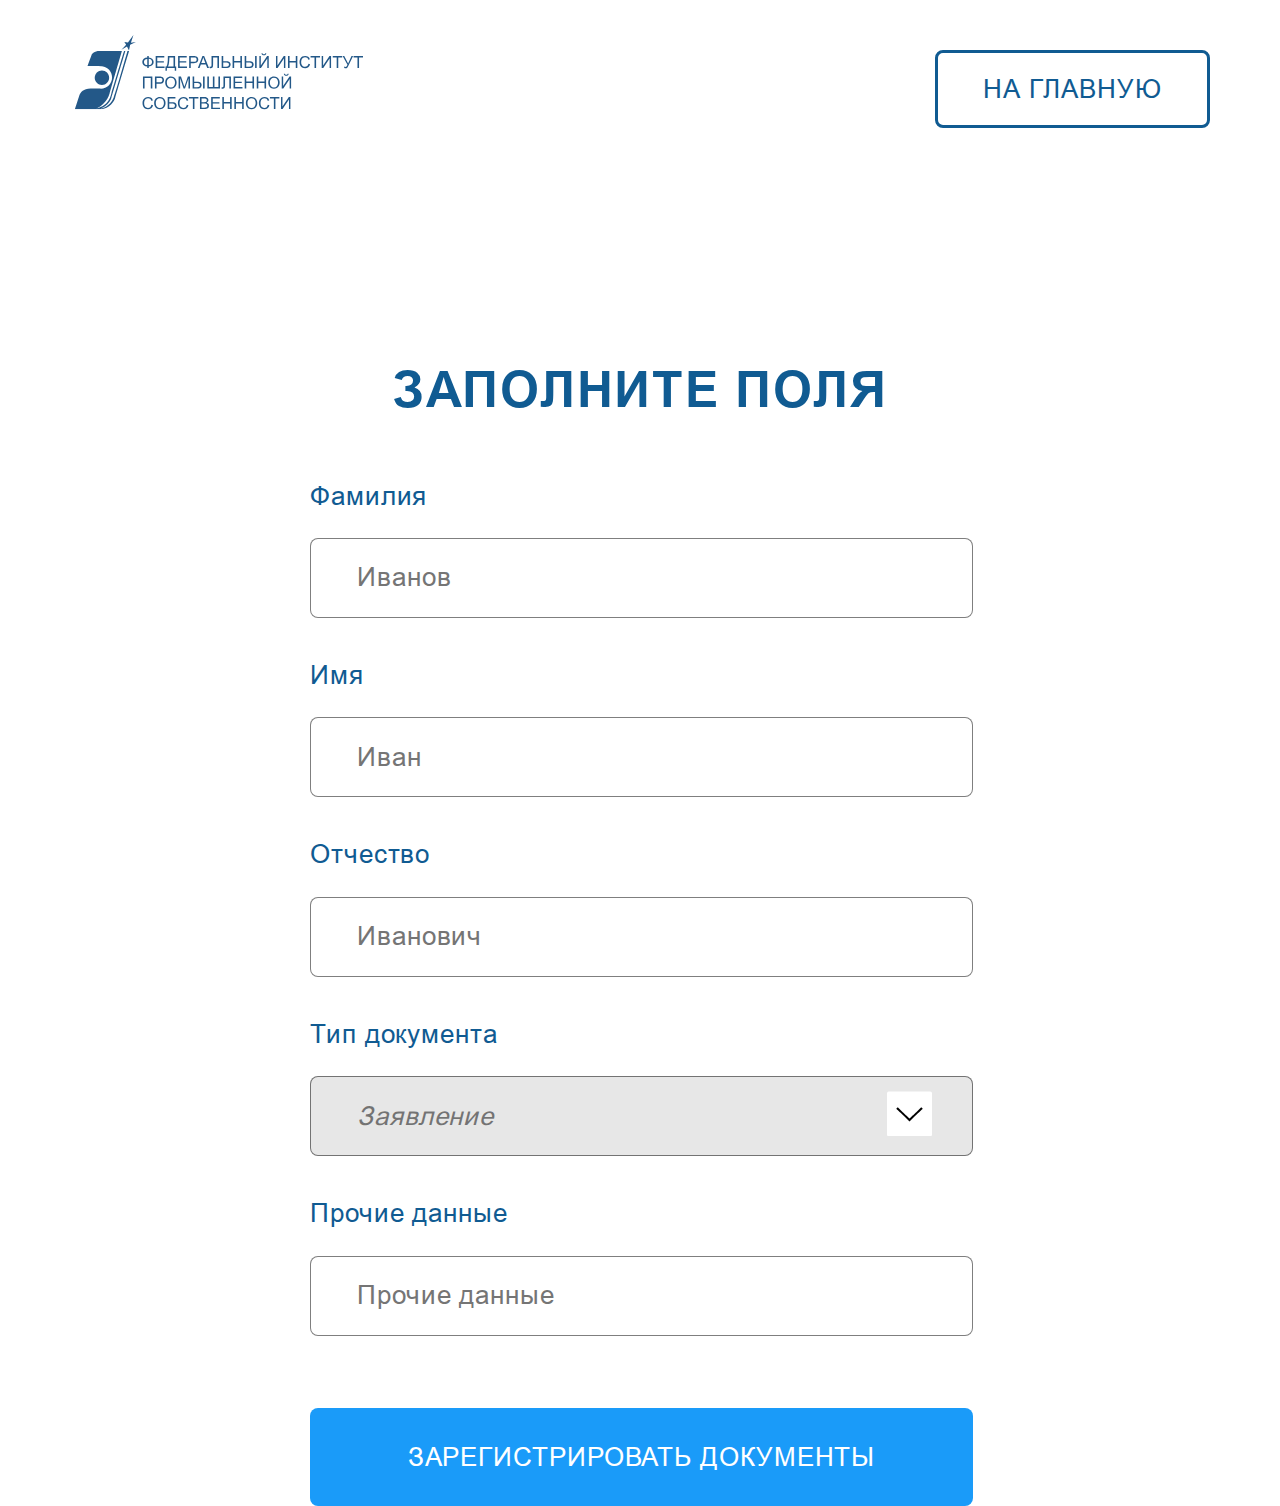
==== doc.html @ b188db12 "first comit" ====
<!DOCTYPE html>
<html lang="en">

<head>
  <meta charset="UTF-8">
  <meta http-equiv="X-UA-Compatible" content="IE=edge">
  <meta name="viewport" content="width=device-width, initial-scale=1.0">
  <link rel="stylesheet" href="css/style.css">
  <title>Прием документов</title>
</head>

<body>
  <main class="main-doc">
    <div class="logo">
      <img src="img/logo.svg" alt="">
    </div>
    <div class="main-doc__title title">Заполните поля</div>
    <a href="index.html" class="btn-outline">На главную</a>
    <form action="#" type="POST" class="form">
      <!-- <div class="form__error">Текст ошибки</div> -->
      <div name="lastname" class="form__line">
        <label> Фамилия</label>
        <input type="text" placeholder="Иванов">
        <!-- <div class="form__error">Текст ошибки</div> -->
      </div> 
      <div name="name" class="form__line">
        <label>Имя</label>
        <input type="text" placeholder="Иван">
        <!-- <div class="form__error">Текст ошибки</div> -->
      </div>
      <div name="surname" class="form__line">
        <label>Отчество</label>
        <input type="text" placeholder="Иванович">
        <!-- <div class="form__error">Текст ошибки</div> -->
      </div>
      <div class="form__line select">
        <label>Тип документа</label>
        <select name="type" id="">
          <option value="1">Заявление</option>
          <option value="1">Явление</option>
          <option value="1">Ление</option>
          <option value="1">Ие</option>
        </select>
        <!-- <div class="form__error">Текст ошибки</div> -->
      </div>
      <div class="form__line">
        <label>Прочие данные</label>
        <input name="text" type="text" placeholder="Прочие данные">
        <!-- <div class="form__error">Текст ошибки</div> -->
      </div>

      <button type="submit" class="btn register">Зарегистрировать документы</button>
    </form>

  </main>

  <script src="js/kioskborad.min.js"></script>
  <script src="js/script.js"></script>
</body>

</html>
---- css/style.css ----
@charset "UTF-8";
@font-face {
  font-family: 'Arial';
  src: url("../fonts/Arial.woff2") format("woff2"), url("../fonts/Arial.woff") format("woff");
  font-weight: normal;
  font-style: normal;
  font-display: swap;
}

@font-face {
  font-family: 'Arial';
  src: url("../fonts/Arial-Bold.woff2") format("woff2"), url("../fonts/Arial-Bold.woff") format("woff");
  font-weight: bold;
  font-style: normal;
  font-display: swap;
}

/*Обнуление*/
* {
  padding: 0;
  margin: 0;
  border: 0;
}

*, *:before, *:after {
  -webkit-box-sizing: border-box;
  box-sizing: border-box;
}

:focus, :active {
  outline: none;
}

a:focus, a:active {
  outline: none;
}

nav, footer, header, aside {
  display: block;
}

html, body {
  height: 100%;
  width: 100%;
  font-size: 100%;
  line-height: 1;
  font-size: 14px;
  -ms-text-size-adjust: 100%;
  -moz-text-size-adjust: 100%;
  -webkit-text-size-adjust: 100%;
}

input, button, textarea {
  font-family: inherit;
}

input::-ms-clear {
  display: none;
}

button {
  cursor: pointer;
}

button::-moz-focus-inner {
  padding: 0;
  border: 0;
}

a, a:visited {
  text-decoration: none;
}

a:hover {
  text-decoration: none;
}

ul li {
  list-style: none;
}

img {
  vertical-align: top;
}

h1, h2, h3, h4, h5, h6 {
  font-size: inherit;
  font-weight: inherit;
}

/*--------------------*/
/* KioskBoard - Virtual Keyboard (https://github.com/furcan/KioskBoard) - Version: 2.2.0 - Author: Furkan MT (https://github.com/furcan) - Copyright 2022 KioskBoard - Virtual Keyboard, MIT Licence (https://opensource.org/licenses/MIT) */
#KioskBoard-VirtualKeyboard {
  -webkit-box-sizing: border-box !important;
          box-sizing: border-box !important;
  position: fixed;
  z-index: 2000;
  width: 100%;
  max-width: 1440px;
  background: #e3e3e3;
  background: -webkit-gradient(linear, left top, right bottom, from(#eee), color-stop(#ebebeb), color-stop(#e8e8e8), color-stop(#e6e6e6), to(#e3e3e3));
  background: linear-gradient(to right bottom, #eee, #ebebeb, #e8e8e8, #e6e6e6, #e3e3e3);
  -webkit-box-shadow: inset 1px 1px 0 rgba(255, 255, 255, 0.25), 0 0 20px -8px rgba(0, 0, 0, 0.15);
  box-shadow: inset 1px 1px 0 rgba(255, 255, 255, 0.25), 0 0 20px -8px rgba(0, 0, 0, 0.15);
  padding: 25px 20px 20px;
  left: 0;
  right: 0;
  margin: auto;
}

#KioskBoard-VirtualKeyboard.kioskboard-placement-bottom {
  top: unset;
  bottom: 0;
  border-radius: 10px 10px 0 0;
}

#KioskBoard-VirtualKeyboard.kioskboard-placement-top {
  top: 0;
  bottom: unset;
  border-radius: 0 0 10px 10px;
}

#KioskBoard-VirtualKeyboard * {
  -webkit-box-sizing: border-box !important;
          box-sizing: border-box !important;
}

#KioskBoard-VirtualKeyboard .kioskboard-wrapper {
  position: relative;
  background: inherit;
  width: 100%;
  display: -webkit-box;
  display: -ms-flexbox;
  display: flex;
  -ms-flex-wrap: wrap;
  flex-wrap: wrap;
  -webkit-box-orient: horizontal;
  -webkit-box-direction: normal;
  -ms-flex-direction: row;
  flex-direction: row;
}

#KioskBoard-VirtualKeyboard .kioskboard-wrapper.kioskboard-overflow {
  padding-right: 12px !important;
  overflow: hidden auto;
}

#KioskBoard-VirtualKeyboard .kioskboard-wrapper.kioskboard-overflow::-webkit-scrollbar {
  height: 6px;
  width: 6px;
}

#KioskBoard-VirtualKeyboard .kioskboard-wrapper.kioskboard-overflow::-webkit-scrollbar-track {
  border-radius: 3px;
  background: rgba(255, 255, 255, 0.75);
}

#KioskBoard-VirtualKeyboard .kioskboard-wrapper.kioskboard-overflow::-webkit-scrollbar-thumb {
  border-radius: 3px;
  background: rgba(0, 0, 0, 0.25);
  cursor: pointer;
}

#KioskBoard-VirtualKeyboard .kioskboard-row {
  position: relative;
  width: 100%;
  display: -webkit-box;
  display: -ms-flexbox;
  display: flex;
  -ms-flex-wrap: wrap;
  flex-wrap: wrap;
  -webkit-box-orient: horizontal;
  -webkit-box-direction: normal;
  -ms-flex-direction: row;
  flex-direction: row;
  -webkit-box-align: center;
  -ms-flex-align: center;
  align-items: center;
  -webkit-box-pack: center;
  -ms-flex-pack: center;
  justify-content: center;
  text-align: center;
}

#KioskBoard-VirtualKeyboard .kioskboard-row span[class^=kioskboard-key] {
  -webkit-user-select: none;
  -ms-user-select: none;
  -moz-user-select: none;
  user-select: none;
  position: relative;
  -webkit-transition: all .2s ease-in-out;
  transition: all .2s ease-in-out;
  -webkit-transform-origin: bottom center;
  transform-origin: bottom center;
  cursor: pointer;
  font-size: 22px;
  line-height: 1;
  font-weight: normal;
  font-family: sans-serif;
  max-width: 6.25%;
  margin: 8px 8px 12px;
  padding: 12px 12px 22px;
  border-radius: 8px;
  background: #fafafa;
  color: #707070;
  border: 2px solid rgba(255, 255, 255, 0.04);
  -webkit-box-shadow: 0 4px 0 0.04px rgba(0, 0, 0, 0.1);
  box-shadow: 0 4px 0 0.04px rgba(0, 0, 0, 0.1);
  border-bottom-color: rgba(255, 255, 255, 0.1);
  border-bottom-width: 4px;
  -webkit-box-flex: 1;
  -ms-flex: 1 1 100%;
  flex: 1 1 100%;
  display: -webkit-inline-box;
  display: -ms-inline-flexbox;
  display: inline-flex;
  -ms-flex-wrap: wrap;
  flex-wrap: wrap;
  -webkit-box-orient: vertical;
  -webkit-box-direction: normal;
  -ms-flex-direction: column;
  flex-direction: column;
  -webkit-box-align: start;
  -ms-flex-align: start;
  align-items: flex-start;
  -webkit-box-pack: start;
  -ms-flex-pack: start;
  justify-content: flex-start;
  text-align: left;
}

#KioskBoard-VirtualKeyboard.kioskboard-tolowercase .kioskboard-row-dynamic span[class^=kioskboard-key] {
  text-transform: lowercase;
}

#KioskBoard-VirtualKeyboard.kioskboard-touppercase .kioskboard-row-dynamic span[class^=kioskboard-key] {
  text-transform: uppercase;
}

#KioskBoard-VirtualKeyboard .kioskboard-row span[class^=kioskboard-key]:not(.spacebar-denied):hover {
  -webkit-transform: scaleY(0.98) translateY(1px);
  transform: scaleY(0.98) translateY(1px);
}

#KioskBoard-VirtualKeyboard .kioskboard-row span[class^=kioskboard-key]:not(.spacebar-denied):active {
  -webkit-transform: scaleY(0.95) translateY(4px);
  transform: scaleY(0.95) translateY(4px);
}

#KioskBoard-VirtualKeyboard .kioskboard-row span[class^=kioskboard-key] svg {
  position: absolute;
  z-index: 10;
  left: 10px;
  top: 10px;
}

#KioskBoard-VirtualKeyboard .kioskboard-row-top {
  padding: 0 0 10px;
  border-bottom: 1px solid rgba(0, 0, 0, 0.06);
  margin: 0 0 10px;
}

#KioskBoard-VirtualKeyboard .kioskboard-row-bottom {
  padding: 10px 0 0;
  border-top: 1px solid rgba(0, 0, 0, 0.06);
  margin: 10px 0 0;
}

#KioskBoard-VirtualKeyboard .kioskboard-row-bottom span.kioskboard-key-capslock {
  max-width: 100%;
  min-height: 60px;
  width: 140px;
  -webkit-box-flex: 1;
  -ms-flex: 1 1 auto;
  flex: 1 1 auto;
}

#KioskBoard-VirtualKeyboard .kioskboard-row-bottom span.kioskboard-key-capslock::before {
  content: "";
  position: absolute;
  z-index: 2;
  width: 10px;
  height: 10px;
  border-radius: 10px;
  right: 6px;
  top: 6px;
  background: #c4c4c4;
}

#KioskBoard-VirtualKeyboard .kioskboard-row-bottom span.kioskboard-key-capslock.capslock-active::before {
  background: #5decaa;
}

#KioskBoard-VirtualKeyboard .kioskboard-row-bottom span.kioskboard-key-backspace {
  position: relative;
  max-width: 100%;
  min-height: 60px;
  width: 140px;
  -webkit-box-flex: 1;
  -ms-flex: 1 1 auto;
  flex: 1 1 auto;
}

#KioskBoard-VirtualKeyboard .kioskboard-row-bottom span.kioskboard-key-space {
  min-height: 60px;
  max-width: 100%;
  width: calc(100% - 16px - 140px - 16px - 140px - 16px);
  -webkit-box-flex: 1;
  -ms-flex: 1 1 auto;
  flex: 1 1 auto;
}

#KioskBoard-VirtualKeyboard .kioskboard-row-bottom.kioskboard-with-specialcharacter span.kioskboard-key-space {
  width: calc(100% - 16px - 140px - 16px - 140px - 16px - 140px - 16px);
}

#KioskBoard-VirtualKeyboard .kioskboard-row-bottom span.kioskboard-key-space.spacebar-denied {
  opacity: 0.4 !important;
  cursor: not-allowed !important;
}

#KioskBoard-VirtualKeyboard .kioskboard-with-specialcharacter span.kioskboard-key-specialcharacter {
  position: relative;
  max-width: 100%;
  min-height: 60px;
  width: 140px;
  -webkit-box-flex: 1;
  -ms-flex: 1 1 auto;
  flex: 1 1 auto;
}

#KioskBoard-VirtualKeyboard .kioskboard-row-numpad {
  display: block;
  max-width: 320px;
  margin: auto;
}

#KioskBoard-VirtualKeyboard .kioskboard-row-numpad span[class^=kioskboard-key] {
  max-width: 100%;
  min-height: 60px;
  width: calc(33.3333% - 16px);
  -webkit-box-flex: 1;
  -ms-flex: 1 1 auto;
  flex: 1 1 auto;
}

#KioskBoard-VirtualKeyboard .kioskboard-row-numpad span.kioskboard-key-backspace, #KioskBoard-VirtualKeyboard .kioskboard-row-numpad span.kioskboard-key-last {
  max-width: 100%;
  width: calc(50% - 16px);
}

#KioskBoard-VirtualKeyboard .kioskboard-row-specialcharacters {
  -webkit-transition: all .2s ease-in-out;
  transition: all .2s ease-in-out;
  visibility: hidden;
  opacity: 0;
  position: absolute;
  background: inherit;
  padding: 20px;
  z-index: 20;
  left: 0;
  top: 0;
  height: 100%;
  width: 100%;
}

#KioskBoard-VirtualKeyboard .kioskboard-row-specialcharacters.kioskboard-specialcharacter-show {
  visibility: visible;
  opacity: 1;
}

#KioskBoard-VirtualKeyboard .kioskboard-row-specialcharacters span.kioskboard-specialcharacter-close {
  -webkit-transition: all .36s ease-in-out;
  transition: all .36s ease-in-out;
  cursor: pointer;
  position: absolute;
  z-index: 30;
  right: 0;
  top: -42.5px;
  width: 40px;
  height: 40px;
  background: #a9a9a9;
  border-radius: 20px;
  -webkit-box-shadow: 0 0 16px -6px rgba(0, 0, 0, 0.25);
  box-shadow: 0 0 16px -6px rgba(0, 0, 0, 0.25);
}

#KioskBoard-VirtualKeyboard .kioskboard-row-specialcharacters span.kioskboard-specialcharacter-close svg {
  position: absolute;
  left: 0;
  top: 0;
  right: 0;
  bottom: 0;
  margin: auto;
  fill: #fff !important;
  width: 16px !important;
  height: 16px !important;
}

#KioskBoard-VirtualKeyboard .kioskboard-row-specialcharacters span.kioskboard-specialcharacter-close:hover {
  -webkit-transform: rotate(90deg);
  transform: rotate(90deg);
}

#KioskBoard-VirtualKeyboard .kioskboard-specialcharacters-content {
  width: 100%;
  max-height: 100%;
  padding-right: 5px;
  overflow-x: hidden;
  overflow-y: auto;
}

#KioskBoard-VirtualKeyboard .kioskboard-specialcharacters-content::-webkit-scrollbar {
  height: 6px;
  width: 6px;
}

#KioskBoard-VirtualKeyboard .kioskboard-specialcharacters-content::-webkit-scrollbar-track {
  border-radius: 3px;
  background: rgba(255, 255, 255, 0.75);
}

#KioskBoard-VirtualKeyboard .kioskboard-specialcharacters-content::-webkit-scrollbar-thumb {
  border-radius: 3px;
  background: rgba(0, 0, 0, 0.25);
  cursor: pointer;
}

#KioskBoard-VirtualKeyboard .kioskboard-row-specialcharacters span.kioskboard-key {
  min-width: 60px;
  min-height: 30px;
}

#KioskBoard-VirtualKeyboard.kioskboard-theme-light, #KioskBoard-VirtualKeyboard.kioskboard-theme-material {
  -webkit-box-shadow: inset 1px 1px 0 rgba(255, 255, 255, 0.25), 0 0 20px -8px rgba(0, 0, 0, 0.15);
  box-shadow: inset 1px 1px 0 rgba(255, 255, 255, 0.25), 0 0 20px -8px rgba(0, 0, 0, 0.15);
  background: #e3e3e3;
  background: -webkit-gradient(linear, left top, right bottom, from(#eee), color-stop(#ebebeb), color-stop(#e8e8e8), color-stop(#e6e6e6), to(#e3e3e3));
  background: linear-gradient(to right bottom, #eee, #ebebeb, #e8e8e8, #e6e6e6, #e3e3e3);
}

#KioskBoard-VirtualKeyboard.kioskboard-theme-dark {
  -webkit-box-shadow: inset 1px 1px 0 rgba(0, 0, 0, 0.25), 0 0 20px -8px rgba(0, 0, 0, 0.15);
  box-shadow: inset 1px 1px 0 rgba(0, 0, 0, 0.25), 0 0 20px -8px rgba(0, 0, 0, 0.15);
  background: #151515;
  background: -webkit-gradient(linear, right bottom, left top, from(#151515), color-stop(#171717), color-stop(#1a1a1a), color-stop(#1c1c1c), to(#1e1e1e));
  background: linear-gradient(to left top, #151515, #171717, #1a1a1a, #1c1c1c, #1e1e1e);
}

#KioskBoard-VirtualKeyboard.kioskboard-theme-flat {
  -webkit-box-shadow: inset 1px 1px 0 rgba(255, 255, 255, 0.25), 0 0 20px -8px rgba(0, 0, 0, 0.15);
  box-shadow: inset 1px 1px 0 rgba(255, 255, 255, 0.25), 0 0 20px -8px rgba(0, 0, 0, 0.15);
  background: #dfdfdf;
}

#KioskBoard-VirtualKeyboard.kioskboard-theme-oldschool {
  -webkit-box-shadow: inset 4px 4px 4px rgba(0, 0, 0, 0.02), 0 0 20px -8px rgba(0, 0, 0, 0.1);
  box-shadow: inset 4px 4px 4px rgba(0, 0, 0, 0.02), 0 0 20px -8px rgba(0, 0, 0, 0.1);
  background: #e5e5e5;
  background: -webkit-gradient(linear, left top, right bottom, from(#e5e5e5), color-stop(#e6e6e6), color-stop(#e7e7e7), color-stop(#e7e7e7), to(#e8e8e8));
  background: linear-gradient(to right bottom, #e5e5e5, #e6e6e6, #e7e7e7, #e7e7e7, #e8e8e8);
}

#KioskBoard-VirtualKeyboard.kioskboard-theme-light .kioskboard-row span[class^=kioskboard-key], #KioskBoard-VirtualKeyboard.kioskboard-theme-material .kioskboard-row span[class^=kioskboard-key] {
  color: #707070;
  background: #fafafa;
}

#KioskBoard-VirtualKeyboard.kioskboard-theme-dark .kioskboard-row span[class^=kioskboard-key] {
  border-color: rgba(255, 255, 255, 0.02);
  border-bottom-color: rgba(255, 255, 255, 0.04);
  -webkit-box-shadow: 0 5px 0 0.05px rgba(255, 255, 255, 0.2);
  box-shadow: 0 5px 0 0.05px rgba(255, 255, 255, 0.2);
  color: #b7b7b7;
  background: #323232;
}

#KioskBoard-VirtualKeyboard.kioskboard-theme-flat .kioskboard-row span[class^=kioskboard-key] {
  color: #707070;
  background: #fafafa;
  border-color: #fafafa;
  border-bottom-color: #fafafa;
  -webkit-box-shadow: 0 2px 0 .05px #fafafa;
  box-shadow: 0 2px 0 .05px #fafafa;
}

#KioskBoard-VirtualKeyboard.kioskboard-theme-oldschool .kioskboard-row span[class^=kioskboard-key] {
  color: #8f8f8f;
  text-shadow: 0 0 1px rgba(0, 0, 0, 0.2);
  background: #fafafa;
  -webkit-box-shadow: 0 4px 6px 0.06px rgba(0, 0, 0, 0.05);
  box-shadow: 0 4px 6px 0.06px rgba(0, 0, 0, 0.05);
}

#KioskBoard-VirtualKeyboard.kioskboard-theme-oldschool .kioskboard-row span[class^=kioskboard-key]::after {
  content: "";
  position: absolute;
  left: 0;
  top: -5px;
  right: 0;
  bottom: 0;
  width: 100%;
  height: calc(100% - 5px);
  background: rgba(255, 255, 255, 0.1);
  -webkit-box-shadow: 0 5px 15px -10px rgba(0, 0, 0, 0.4);
  box-shadow: 0 5px 15px -10px rgba(0, 0, 0, 0.4);
  margin: auto;
  border-radius: inherit;
  border: 4px solid rgba(0, 0, 0, 0.06);
  border-top-color: rgba(0, 0, 0, 0.02);
  border-bottom-color: transparent;
  -webkit-box-sizing: border-box;
          box-sizing: border-box;
  border-top-width: 2px;
  border-bottom-width: 6px;
}

#KioskBoard-VirtualKeyboard.kioskboard-theme-oldschool span.kioskboard-key-capslock::before {
  right: 9px;
  top: 9px;
}

#KioskBoard-VirtualKeyboard.kioskboard-theme-flat span.kioskboard-key-capslock::before, #KioskBoard-VirtualKeyboard.kioskboard-theme-light span.kioskboard-key-capslock::before, #KioskBoard-VirtualKeyboard.kioskboard-theme-oldschool span.kioskboard-key-capslock::before {
  background: #c4c4c4;
}

#KioskBoard-VirtualKeyboard.kioskboard-theme-dark span.kioskboard-key-capslock::before {
  background: #a9a9a9;
}

#KioskBoard-VirtualKeyboard.kioskboard-theme-material span.kioskboard-key-capslock::before {
  background: #e6e6e6;
}

#KioskBoard-VirtualKeyboard.kioskboard-theme-dark span.kioskboard-key-capslock.capslock-active::before, #KioskBoard-VirtualKeyboard.kioskboard-theme-flat span.kioskboard-key-capslock.capslock-active::before, #KioskBoard-VirtualKeyboard.kioskboard-theme-light span.kioskboard-key-capslock.capslock-active::before, #KioskBoard-VirtualKeyboard.kioskboard-theme-material span.kioskboard-key-capslock.capslock-active::before, #KioskBoard-VirtualKeyboard.kioskboard-theme-oldschool span.kioskboard-key-capslock.capslock-active::before {
  background: #5decaa;
}

#KioskBoard-VirtualKeyboard.kioskboard-theme-flat .kioskboard-row span[class^=kioskboard-key] svg, #KioskBoard-VirtualKeyboard.kioskboard-theme-light .kioskboard-row span[class^=kioskboard-key] svg {
  fill: #707070 !important;
}

#KioskBoard-VirtualKeyboard.kioskboard-theme-dark .kioskboard-row span[class^=kioskboard-key] svg {
  fill: #a9a9a9 !important;
}

#KioskBoard-VirtualKeyboard.kioskboard-theme-oldschool .kioskboard-row span[class^=kioskboard-key] svg {
  left: 12px;
  fill: #a1a1a1 !important;
}

#KioskBoard-VirtualKeyboard.kioskboard-theme-material .kioskboard-row span[class^=kioskboard-key] svg {
  fill: #fafafa !important;
}

#KioskBoard-VirtualKeyboard.kioskboard-theme-material .kioskboard-row-bottom span.kioskboard-key-backspace, #KioskBoard-VirtualKeyboard.kioskboard-theme-material .kioskboard-row-bottom span.kioskboard-key-capslock, #KioskBoard-VirtualKeyboard.kioskboard-theme-material .kioskboard-row-bottom span.kioskboard-key-specialcharacter, #KioskBoard-VirtualKeyboard.kioskboard-theme-material .kioskboard-row-numpad span.kioskboard-key-backspace {
  -webkit-box-shadow: 0 4px 0 0.04px rgba(0, 0, 0, 0.3);
  box-shadow: 0 4px 0 0.04px rgba(0, 0, 0, 0.3);
  border-bottom-color: rgba(0, 0, 0, 0.03);
  color: #fafafa;
  background: #b0b0b0;
}

#KioskBoard-VirtualKeyboard.kioskboard-theme-flat span.kioskboard-specialcharacter-close, #KioskBoard-VirtualKeyboard.kioskboard-theme-light span.kioskboard-specialcharacter-close, #KioskBoard-VirtualKeyboard.kioskboard-theme-material span.kioskboard-specialcharacter-close, #KioskBoard-VirtualKeyboard.kioskboard-theme-oldschool span.kioskboard-specialcharacter-close {
  background: #a9a9a9;
}

#KioskBoard-VirtualKeyboard.kioskboard-theme-dark span.kioskboard-specialcharacter-close {
  background: #323232;
}

#KioskBoard-VirtualKeyboard.kioskboard-theme-dark span.kioskboard-specialcharacter-close svg {
  fill: #b7b7b7 !important;
}

@media only screen and (max-width: 767px) {
  #KioskBoard-VirtualKeyboard {
    min-height: 210px;
    padding: 12px 6px;
  }
  #KioskBoard-VirtualKeyboard .kioskboard-row span[class^=kioskboard-key] {
    font-size: 13px !important;
    margin: 2px 2px 12px;
    padding: 8px 0;
    width: auto;
    min-width: 22.5px;
    -webkit-box-align: center;
    -ms-flex-align: center;
    align-items: center;
    -webkit-box-pack: start;
    -ms-flex-pack: start;
    justify-content: flex-start;
    text-align: center;
    border-radius: 4px;
  }
  #KioskBoard-VirtualKeyboard .kioskboard-row-numpad span[class^=kioskboard-key] {
    margin: 4px 4px 12px;
    -webkit-box-pack: center;
    -ms-flex-pack: center;
    justify-content: center;
    font-size: 16px !important;
    width: calc(33.3333% - 16px);
    min-height: 55px;
  }
  #KioskBoard-VirtualKeyboard .kioskboard-row-numpad span.kioskboard-key-backspace, #KioskBoard-VirtualKeyboard .kioskboard-row-numpad span.kioskboard-key-last {
    width: calc(50% - 20px);
  }
  #KioskBoard-VirtualKeyboard .kioskboard-row-bottom span.kioskboard-key-backspace, #KioskBoard-VirtualKeyboard .kioskboard-row-bottom span.kioskboard-key-capslock, #KioskBoard-VirtualKeyboard .kioskboard-with-specialcharacter span.kioskboard-key-specialcharacter {
    max-width: 60px;
    min-height: 45px;
    margin-bottom: 4px;
  }
  #KioskBoard-VirtualKeyboard .kioskboard-row-bottom span.kioskboard-key-space {
    padding-top: 10px;
    min-height: 45px;
    margin-bottom: 4px;
  }
  #KioskBoard-VirtualKeyboard .kioskboard-row span[class^=kioskboard-key] svg {
    -webkit-transform: scale(0.7);
    transform: scale(0.7);
    -webkit-transform-origin: left top;
    transform-origin: left top;
    left: 8px;
    top: 8px;
  }
  #KioskBoard-VirtualKeyboard .kioskboard-row-numpad span[class^=kioskboard-key] svg {
    top: 0;
    left: 18px;
    bottom: 0;
    margin: auto;
    -webkit-transform: scale(1);
    transform: scale(1);
    -webkit-transform-origin: center center;
    transform-origin: center center;
  }
  #KioskBoard-VirtualKeyboard .kioskboard-row-specialcharacters {
    padding: 15px 15px 10px;
  }
  #KioskBoard-VirtualKeyboard .kioskboard-row-specialcharacters span.kioskboard-specialcharacter-close {
    width: 30px;
    height: 30px;
    top: -27px;
    right: 5px;
  }
}

#KioskBoard-VirtualKeyboard.kioskboard-with-animation.kioskboard-fade {
  opacity: 1;
  -webkit-animation: kioskboard-animation-fade .36s ease-in-out 0s normal;
  animation: kioskboard-animation-fade .36s ease-in-out 0s normal;
}

@-webkit-keyframes kioskboard-animation-fade {
  0% {
    opacity: 0;
  }
  100% {
    opacity: 1;
  }
}

@keyframes kioskboard-animation-fade {
  0% {
    opacity: 0;
  }
  100% {
    opacity: 1;
  }
}

#KioskBoard-VirtualKeyboard.kioskboard-with-animation.kioskboard-fade.kioskboard-fade-remove {
  opacity: 0;
  -webkit-animation: kioskboard-animation-fade-remove .36s ease-in-out 0s normal;
  animation: kioskboard-animation-fade-remove .36s ease-in-out 0s normal;
}

@-webkit-keyframes kioskboard-animation-fade-remove {
  0% {
    opacity: 1;
  }
  100% {
    opacity: 0;
  }
}

@keyframes kioskboard-animation-fade-remove {
  0% {
    opacity: 1;
  }
  100% {
    opacity: 0;
  }
}

#KioskBoard-VirtualKeyboard.kioskboard-with-animation.kioskboard-placement-bottom.kioskboard-slide {
  bottom: 0;
  -webkit-animation: kioskboard-animation-slide-bottom 1.2s ease-in-out 0s normal;
  animation: kioskboard-animation-slide-bottom 1.2s ease-in-out 0s normal;
}

@-webkit-keyframes kioskboard-animation-slide-bottom {
  0% {
    bottom: -100%;
  }
  100% {
    bottom: 0;
  }
}

@keyframes kioskboard-animation-slide-bottom {
  0% {
    bottom: -100%;
  }
  100% {
    bottom: 0;
  }
}

#KioskBoard-VirtualKeyboard.kioskboard-with-animation.kioskboard-slide.kioskboard-placement-bottom.kioskboard-slide-remove {
  bottom: -100%;
  -webkit-animation: kioskboard-animation-slide-bottom-remove 1.2s ease-in-out 0s normal;
  animation: kioskboard-animation-slide-bottom-remove 1.2s ease-in-out 0s normal;
}

@-webkit-keyframes kioskboard-animation-slide-bottom-remove {
  0% {
    bottom: 0;
  }
  100% {
    bottom: -100%;
  }
}

@keyframes kioskboard-animation-slide-bottom-remove {
  0% {
    bottom: 0;
  }
  100% {
    bottom: -100%;
  }
}

#KioskBoard-VirtualKeyboard.kioskboard-with-animation.kioskboard-placement-top.kioskboard-slide {
  top: 0;
  -webkit-animation: kioskboard-animation-slide-top 1.2s ease-in-out 0s normal;
  animation: kioskboard-animation-slide-top 1.2s ease-in-out 0s normal;
}

@-webkit-keyframes kioskboard-animation-slide-top {
  0% {
    top: -100%;
  }
  100% {
    top: 0;
  }
}

@keyframes kioskboard-animation-slide-top {
  0% {
    top: -100%;
  }
  100% {
    top: 0;
  }
}

#KioskBoard-VirtualKeyboard.kioskboard-with-animation.kioskboard-slide.kioskboard-placement-top.kioskboard-slide-remove {
  top: -100%;
  -webkit-animation: kioskboard-animation-slide-top-remove 1.2s ease-in-out 0s normal;
  animation: kioskboard-animation-slide-top-remove 1.2s ease-in-out 0s normal;
}

@-webkit-keyframes kioskboard-animation-slide-top-remove {
  0% {
    top: 0;
  }
  100% {
    top: -100%;
  }
}

@keyframes kioskboard-animation-slide-top-remove {
  0% {
    top: 0;
  }
  100% {
    top: -100%;
  }
}

body {
  width: 100vw;
  height: 100vh;
  overflow: hidden;
  font-family: 'Arial';
}

.main {
  margin-top: 430px;
  position: relative;
  display: -webkit-box;
  display: -ms-flexbox;
  display: flex;
  -webkit-box-orient: vertical;
  -webkit-box-direction: normal;
      -ms-flex-direction: column;
          flex-direction: column;
  -webkit-box-align: center;
      -ms-flex-align: center;
          align-items: center;
  padding-bottom: 64px;
}

.main__title {
  margin-top: 160px;
  margin-bottom: 16px;
}

.main .btn {
  width: 560px;
}

.main .btn + .btn {
  margin-top: 60px;
}

.main .logo {
  left: 50%;
  -webkit-transform: translate(-50%, 0px);
          transform: translate(-50%, 0px);
}

.main .subtitle {
  font-size: 30px;
  line-height: 121.99%;
  text-align: center;
  color: #5F8FB3;
  margin-bottom: 90px;
}

.logo {
  display: block;
  position: absolute;
  top: 35px;
  left: 75px;
}

.title {
  font-weight: 700;
  font-size: 50px;
  line-height: 121.99%;
  text-align: center;
  letter-spacing: 0.035em;
  text-transform: uppercase;
  color: #105B92;
}

.btn {
  background: #1A9BF9;
  border-radius: 8px;
  font-size: 26px;
  line-height: 32px;
  letter-spacing: 0.035em;
  text-transform: uppercase;
  color: #fff;
  display: -webkit-box;
  display: -ms-flexbox;
  display: flex;
  -webkit-box-pack: center;
      -ms-flex-pack: center;
          justify-content: center;
  -webkit-box-align: center;
      -ms-flex-align: center;
          align-items: center;
  height: 98px;
}

.main-doc__title {
  margin: 360px 0 60px;
}

.main-doc .btn-outline {
  position: absolute;
  top: 50px;
  right: 70px;
}

.btn-outline {
  font-size: 26px;
  line-height: 32px;
  border: 3px solid #105B92;
  border-radius: 8px;
  text-align: center;
  letter-spacing: 0.035em;
  text-transform: uppercase;
  color: #105B92;
  display: -webkit-box;
  display: -ms-flexbox;
  display: flex;
  -webkit-box-pack: center;
      -ms-flex-pack: center;
          justify-content: center;
  -webkit-box-align: center;
      -ms-flex-align: center;
          align-items: center;
  height: 78px;
  width: 275px;
}

.form {
  display: -webkit-box;
  display: -ms-flexbox;
  display: flex;
  -webkit-box-orient: vertical;
  -webkit-box-direction: normal;
      -ms-flex-direction: column;
          flex-direction: column;
  gap: 42px;
  width: 660px;
  margin: 0 auto;
}

.form__error {
  display: -webkit-box;
  display: -ms-flexbox;
  display: flex;
  -webkit-box-align: center;
      -ms-flex-align: center;
          align-items: center;
  padding: 10px 20px;
  border: 1px solid red;
  color: red;
  font-size: 26px;
  line-height: 121.99%;
  letter-spacing: 0.035em;
  width: 663px;
  margin-left: auto;
  margin-top: 10px;
  border-radius: 8px;
}

.form .btn {
  width: 663px;
  margin-top: 30px;
}

label {
  font-size: 26px;
  line-height: 121.99%;
  letter-spacing: 0.035em;
  color: #105B92;
  margin-bottom: 26px;
  display: block;
  text-align: left;
}

input,
select {
  background: #FFFFFF;
  border: 1px solid rgba(0, 0, 0, 0.5);
  border-radius: 8px;
  display: -webkit-box;
  display: -ms-flexbox;
  display: flex;
  -webkit-box-align: center;
      -ms-flex-align: center;
          align-items: center;
  width: 663px;
  height: 80px;
  padding: 0 46px;
  font-size: 26px;
  line-height: 32px;
  letter-spacing: 0.035em;
  color: rgba(0, 0, 0, 0.5);
}

select {
  -webkit-appearance: none;
  font-style: italic;
  background: #E7E7E7;
  position: relative;
}

.select {
  position: relative;
}

.select::after {
  content: "";
  position: absolute;
  display: block;
  right: 38px;
  width: 45px;
  height: 45px;
  background: url("../img/arrow-down.png");
  background-repeat: no-repeat;
  top: 72px;
}

.success .succes-img {
  margin-top: 160px;
  text-align: center;
}

.success__title {
  font-size: 40px;
  margin: 85px 0 60px;
}

.success__msg {
  width: 830px;
}

.success__msg span {
  font-size: 26px;
  line-height: 121.99%;
  letter-spacing: 0.035em;
  color: rgba(0, 0, 0, 0.46);
}

.success__number {
  background: #FFFFFF;
  -webkit-box-shadow: 0px 4px 50px rgba(0, 0, 0, 0.1);
          box-shadow: 0px 4px 50px rgba(0, 0, 0, 0.1);
  border-radius: 8px;
  font-size: 50px;
  line-height: 121.99%;
  letter-spacing: 0.035em;
  text-transform: uppercase;
  color: #000000;
  display: -webkit-box;
  display: -ms-flexbox;
  display: flex;
  height: 120px;
  -webkit-box-pack: center;
      -ms-flex-pack: center;
          justify-content: center;
  -webkit-box-align: center;
      -ms-flex-align: center;
          align-items: center;
}

.success__next {
  text-align: center;
  margin-top: 70px;
  font-size: 40px;
  line-height: 121.99%;
  letter-spacing: 0.035em;
  color: #105B92;
  gap: 60px;
  margin-bottom: 64px;
}

.success__img {
  width: 415px;
  height: 415px;
  margin: 0 auto 60px;
}

.success__img img {
  width: 100%;
  height: 100%;
}

.success__btns {
  display: -webkit-box;
  display: -ms-flexbox;
  display: flex;
  gap: 20px;
  -webkit-box-pack: center;
      -ms-flex-pack: center;
          justify-content: center;
}

.success__btns .btn,
.success__btns .btn-outline {
  width: 405px;
  height: 98px;
}

.success__btns .btn + .btn {
  margin: 0;
}

.insert__title {
  font-size: 40px;
  margin: 360px 0 35px;
}

.insert .subtitle {
  font-size: 30px;
  line-height: 121.99%;
  text-align: center;
  color: #5F8FB3;
  margin-bottom: 90px;
}

.insert .btn-outline {
  position: absolute;
  top: 50px;
  right: 70px;
}

.insert .success__next {
  margin-bottom: 120px;
}

.insert .btn {
  width: 660px;
  margin: 0 auto;
}

.keyboard {
  position: fixed;
  width: 100vw;
  height: 100vh;
  top: 0;
  left: 0;
  background-color: rgba(255, 255, 255, 0.9);
  padding: 120px 200px;
}

.keyboard__view {
  background: #FFFFFF;
  border: 1px solid rgba(0, 0, 0, 0.5);
  border-radius: 8px;
  display: -webkit-box;
  display: -ms-flexbox;
  display: flex;
  -webkit-box-align: center;
      -ms-flex-align: center;
          align-items: center;
  width: 900px;
  height: 80px;
  padding: 0 46px;
  font-size: 26px;
  line-height: 32px;
  letter-spacing: 0.035em;
  color: rgba(0, 0, 0, 0.5);
  margin: 0 auto;
}

.keyboard__btns {
  display: -webkit-box;
  display: -ms-flexbox;
  display: flex;
  -webkit-box-orient: vertical;
  -webkit-box-direction: normal;
      -ms-flex-direction: column;
          flex-direction: column;
  gap: 30px;
  margin-top: 40px;
}

.keyboard__line {
  display: -webkit-box;
  display: -ms-flexbox;
  display: flex;
  gap: 10px;
  margin: 0 auto;
}

.keyboard__btn {
  font-size: 26px;
  height: 90px;
  background: #FFFFFF;
  border: 1px solid rgba(0, 0, 0, 0.5);
  border-radius: 8px;
  display: -webkit-box;
  display: -ms-flexbox;
  display: flex;
  -webkit-box-align: center;
      -ms-flex-align: center;
          align-items: center;
  -webkit-box-pack: center;
      -ms-flex-pack: center;
          justify-content: center;
  width: 90px;
  -webkit-transition: all 0.3s ease 0s;
  transition: all 0.3s ease 0s;
}

.keyboard__btn.active {
  background: #a5baff;
}

.final .succes-img {
  margin-top: 500px;
  text-align: center;
}

.final .subtitle {
  font-size: 30px;
  line-height: 121.99%;
  text-align: center;
  letter-spacing: 0.035em;
  color: #5F8FB3;
  margin-bottom: 50px;
}
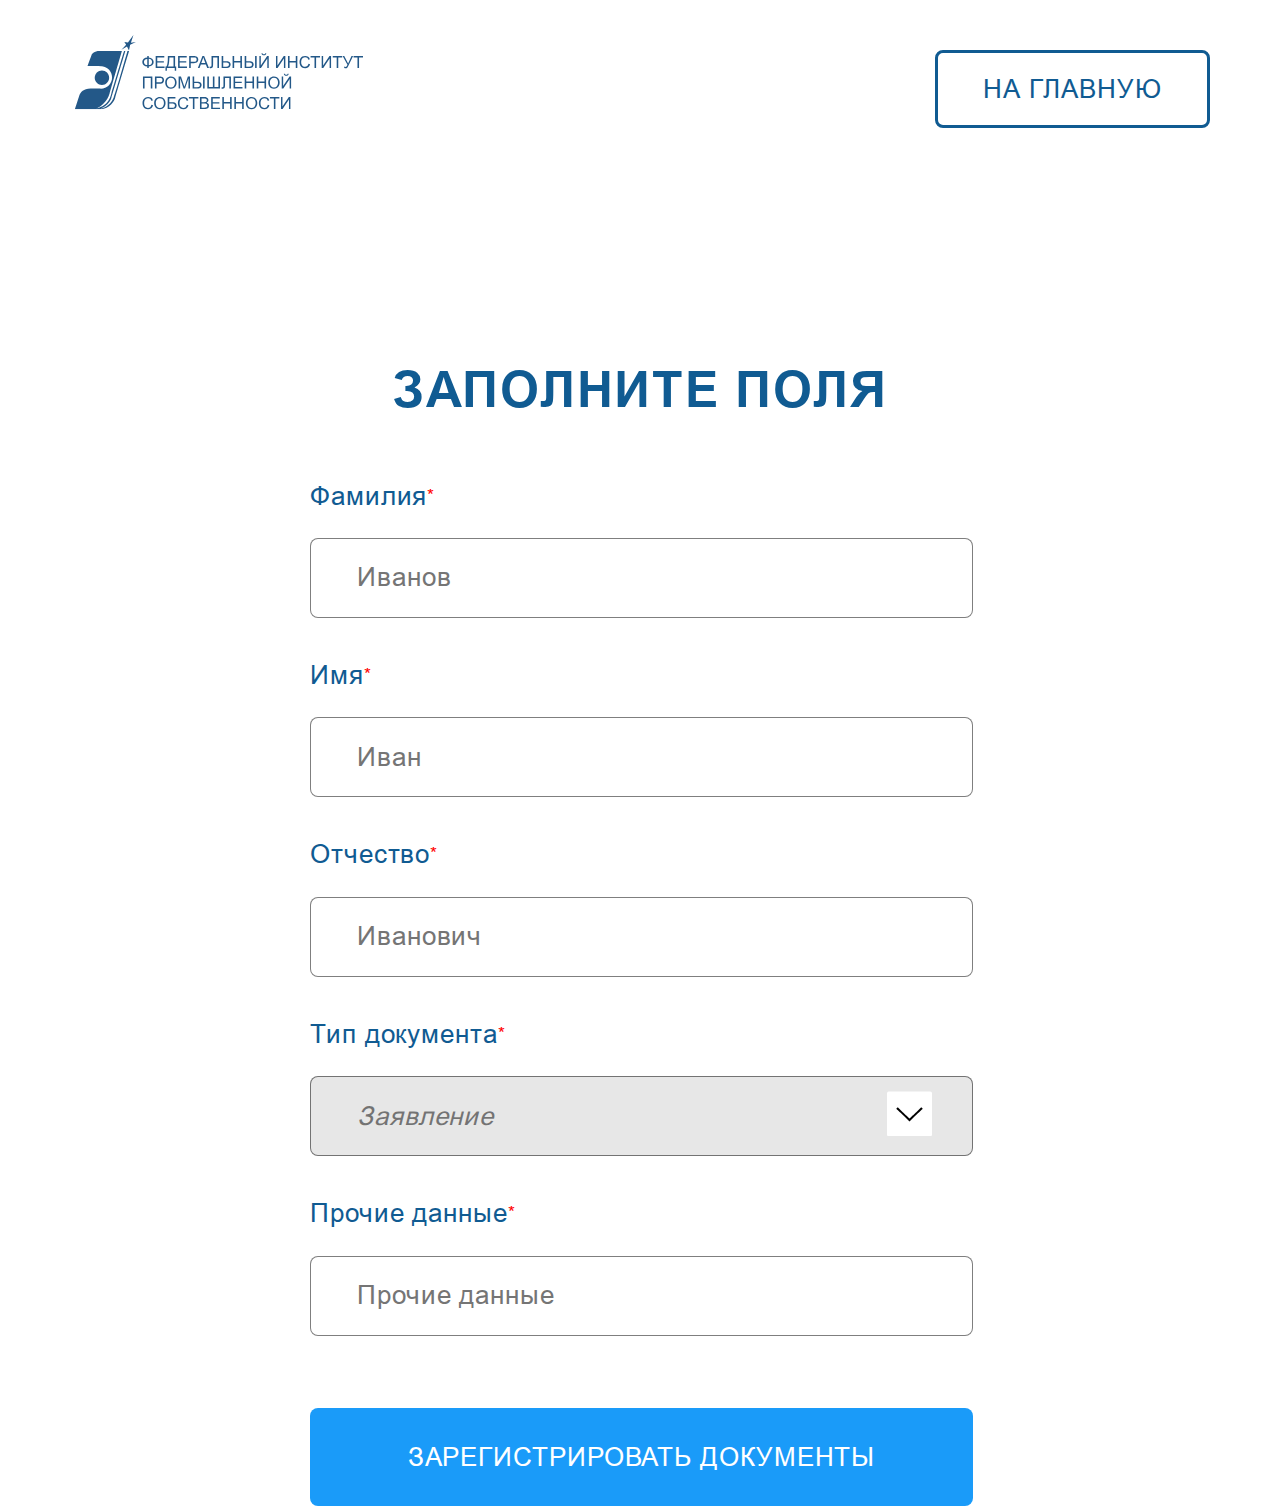
==== commit 3ef440f5: "Правки" ====
--- a/doc.html
+++ b/doc.html
@@ -17,24 +17,23 @@
     <div class="main-doc__title title">Заполните поля</div>
     <a href="index.html" class="btn-outline">На главную</a>
     <form action="#" type="POST" class="form">
-      <!-- <div class="form__error">Текст ошибки</div> -->
       <div name="lastname" class="form__line">
-        <label> Фамилия</label>
+        <label class="required"> Фамилия</label>
         <input type="text" placeholder="Иванов">
         <!-- <div class="form__error">Текст ошибки</div> -->
       </div> 
       <div name="name" class="form__line">
-        <label>Имя</label>
+        <label class="required">Имя</label>
         <input type="text" placeholder="Иван">
         <!-- <div class="form__error">Текст ошибки</div> -->
       </div>
       <div name="surname" class="form__line">
-        <label>Отчество</label>
+        <label class="required">Отчество</label>
         <input type="text" placeholder="Иванович">
         <!-- <div class="form__error">Текст ошибки</div> -->
       </div>
       <div class="form__line select">
-        <label>Тип документа</label>
+        <label class="required">Тип документа</label>
         <select name="type" id="">
           <option value="1">Заявление</option>
           <option value="1">Явление</option>
@@ -44,7 +43,7 @@
         <!-- <div class="form__error">Текст ошибки</div> -->
       </div>
       <div class="form__line">
-        <label>Прочие данные</label>
+        <label class="required">Прочие данные</label>
         <input name="text" type="text" placeholder="Прочие данные">
         <!-- <div class="form__error">Текст ошибки</div> -->
       </div>
--- a/css/style.css
+++ b/css/style.css
@@ -928,7 +928,6 @@
       -ms-flex-align: center;
           align-items: center;
   padding: 10px 20px;
-  border: 1px solid red;
   color: red;
   font-size: 26px;
   line-height: 121.99%;
@@ -939,6 +938,10 @@
   border-radius: 8px;
 }
 
+.form__error ul li + li {
+  margin-top: 12px;
+}
+
 .form .btn {
   width: 663px;
   margin-top: 30px;
@@ -950,8 +953,19 @@
   letter-spacing: 0.035em;
   color: #105B92;
   margin-bottom: 26px;
-  display: block;
+  display: inline-block;
+  padding-right: 8px;
   text-align: left;
+  position: relative;
+}
+
+label.required::after {
+  content: '*';
+  color: red;
+  position: absolute;
+  top: 0;
+  right: 0;
+  font-size: 18px;
 }
 
 input,
@@ -1110,80 +1124,6 @@
   margin: 0 auto;
 }
 
-.keyboard {
-  position: fixed;
-  width: 100vw;
-  height: 100vh;
-  top: 0;
-  left: 0;
-  background-color: rgba(255, 255, 255, 0.9);
-  padding: 120px 200px;
-}
-
-.keyboard__view {
-  background: #FFFFFF;
-  border: 1px solid rgba(0, 0, 0, 0.5);
-  border-radius: 8px;
-  display: -webkit-box;
-  display: -ms-flexbox;
-  display: flex;
-  -webkit-box-align: center;
-      -ms-flex-align: center;
-          align-items: center;
-  width: 900px;
-  height: 80px;
-  padding: 0 46px;
-  font-size: 26px;
-  line-height: 32px;
-  letter-spacing: 0.035em;
-  color: rgba(0, 0, 0, 0.5);
-  margin: 0 auto;
-}
-
-.keyboard__btns {
-  display: -webkit-box;
-  display: -ms-flexbox;
-  display: flex;
-  -webkit-box-orient: vertical;
-  -webkit-box-direction: normal;
-      -ms-flex-direction: column;
-          flex-direction: column;
-  gap: 30px;
-  margin-top: 40px;
-}
-
-.keyboard__line {
-  display: -webkit-box;
-  display: -ms-flexbox;
-  display: flex;
-  gap: 10px;
-  margin: 0 auto;
-}
-
-.keyboard__btn {
-  font-size: 26px;
-  height: 90px;
-  background: #FFFFFF;
-  border: 1px solid rgba(0, 0, 0, 0.5);
-  border-radius: 8px;
-  display: -webkit-box;
-  display: -ms-flexbox;
-  display: flex;
-  -webkit-box-align: center;
-      -ms-flex-align: center;
-          align-items: center;
-  -webkit-box-pack: center;
-      -ms-flex-pack: center;
-          justify-content: center;
-  width: 90px;
-  -webkit-transition: all 0.3s ease 0s;
-  transition: all 0.3s ease 0s;
-}
-
-.keyboard__btn.active {
-  background: #a5baff;
-}
-
 .final .succes-img {
   margin-top: 500px;
   text-align: center;
